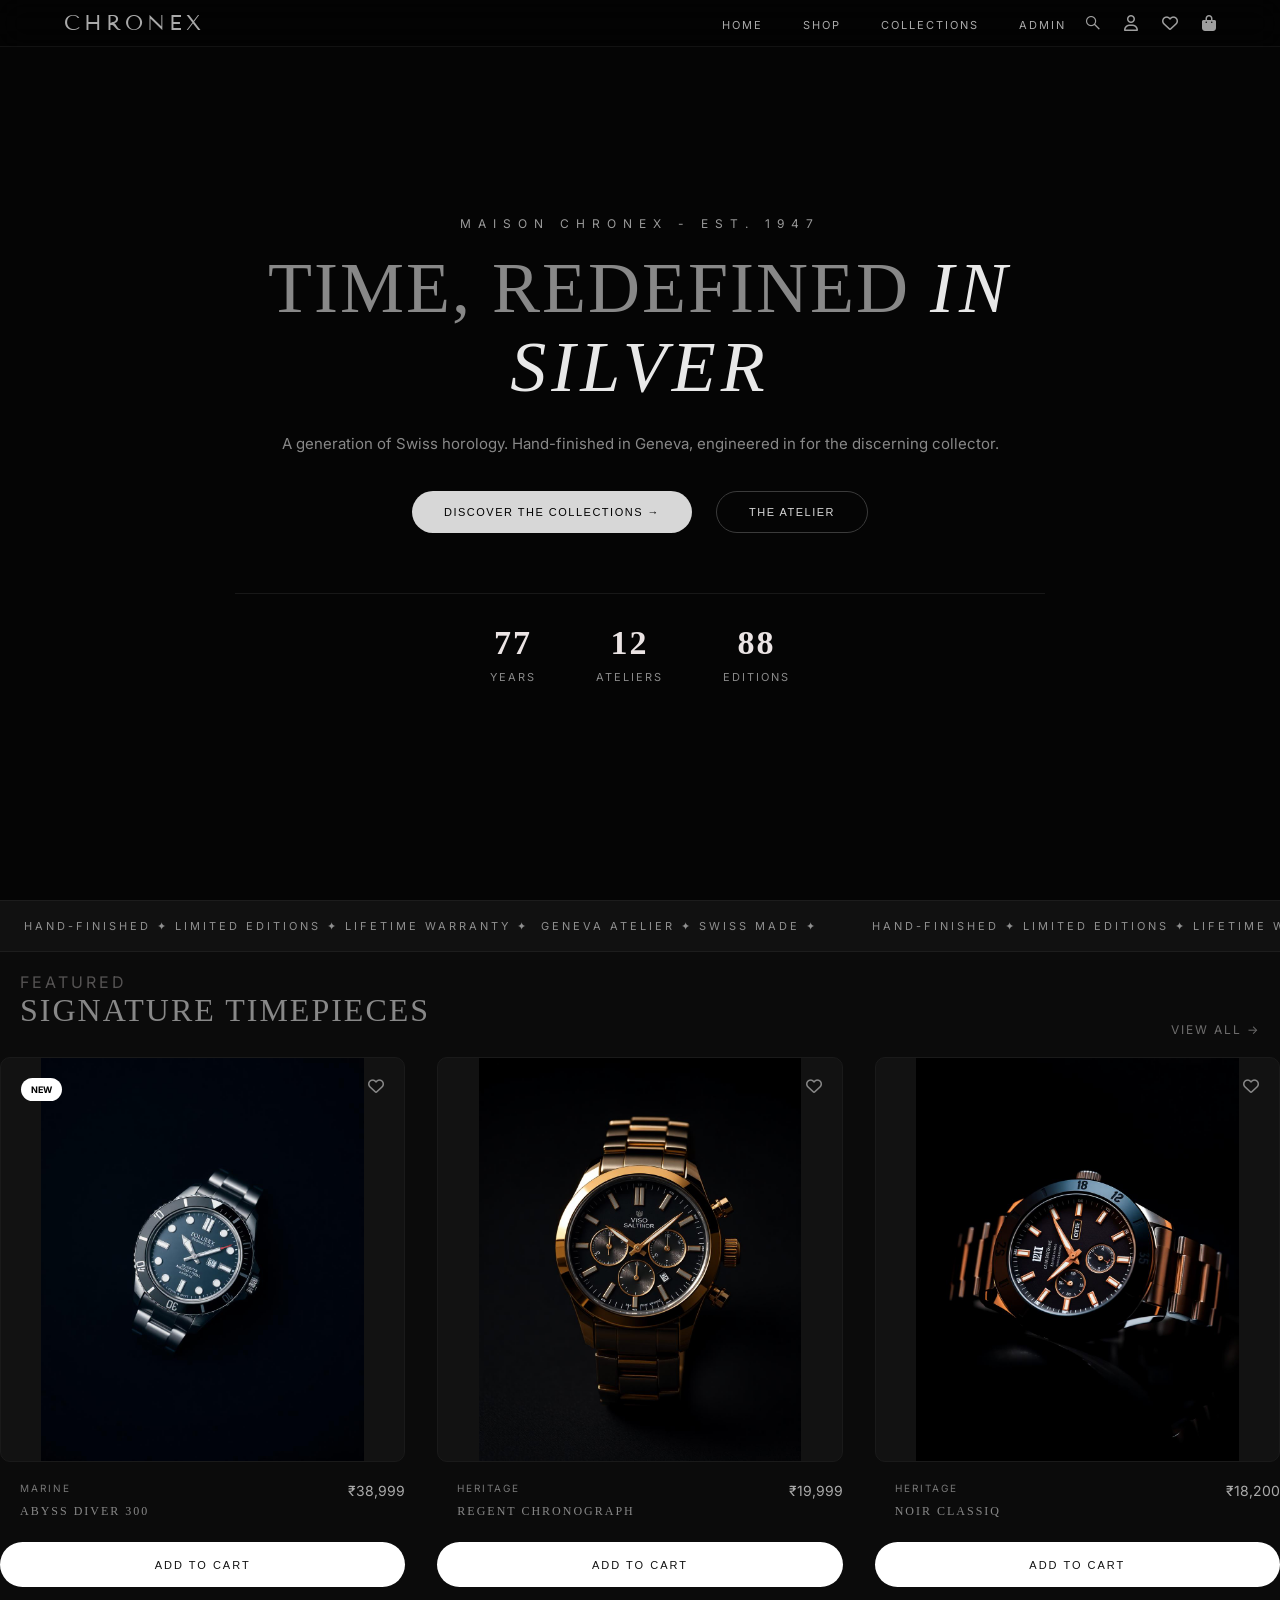
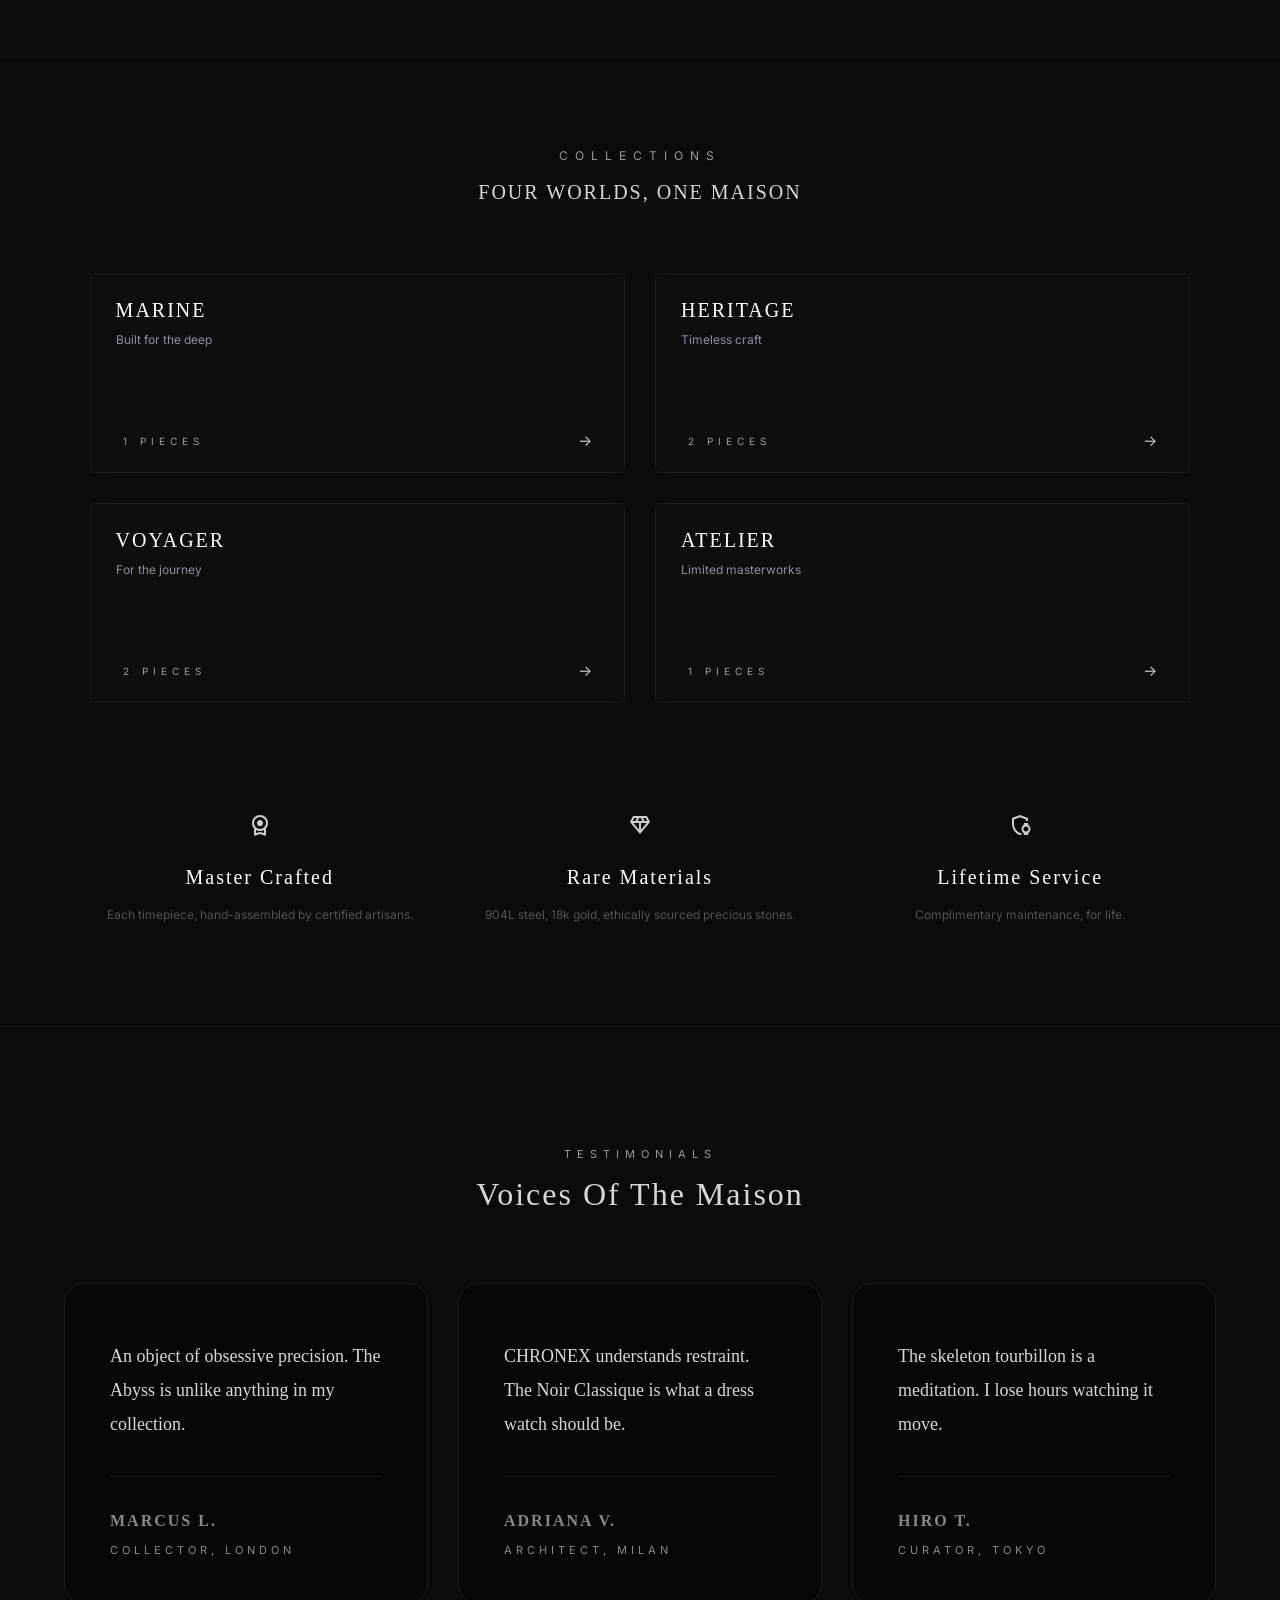
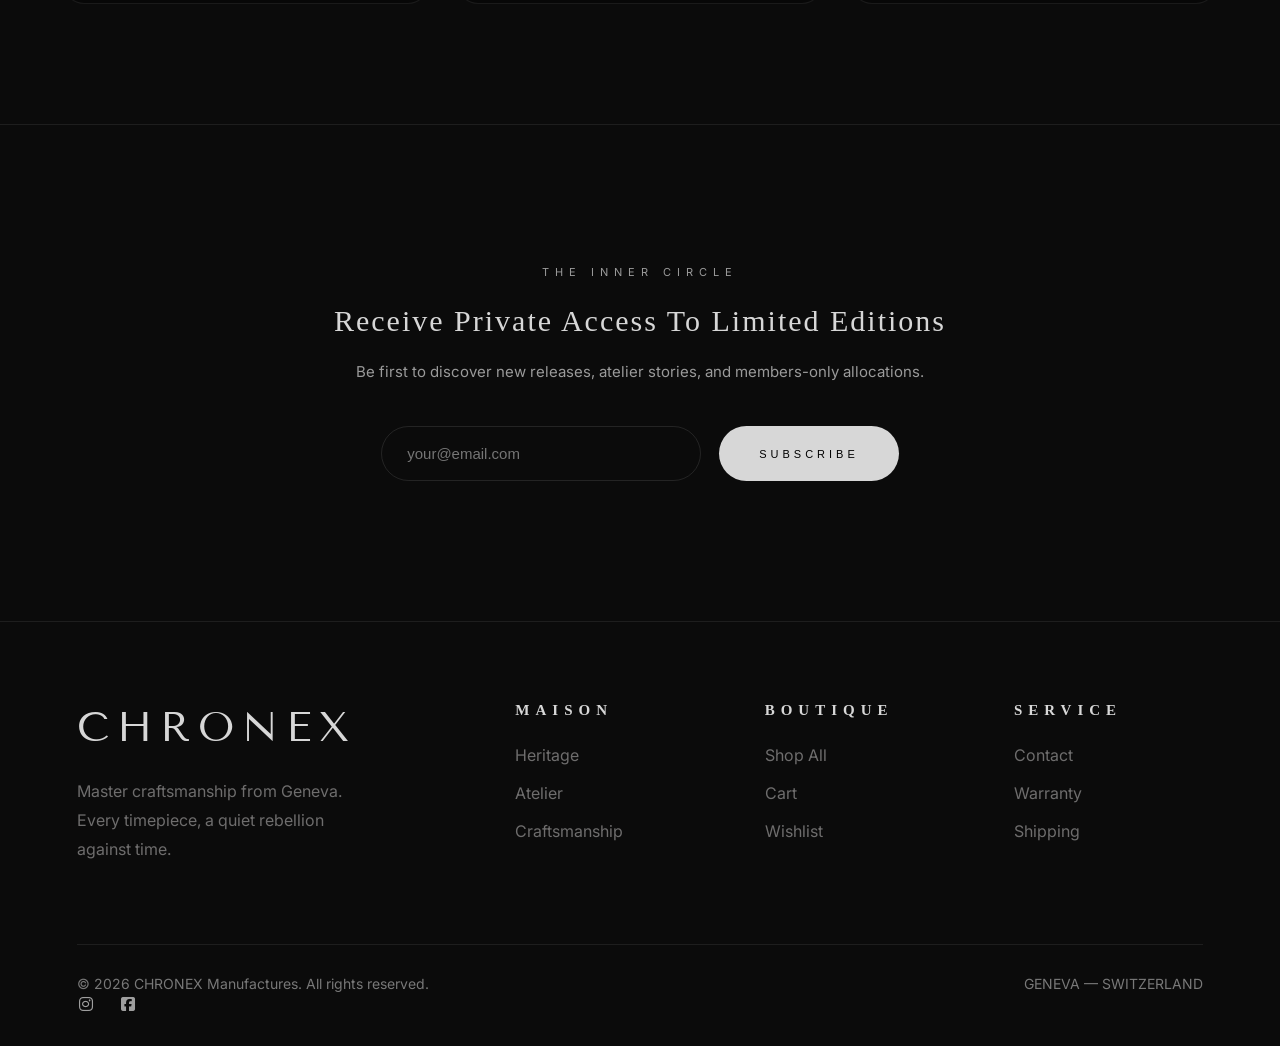
==== index.html @ 3c9453d9 "Rename Index.html to index.html" ====
<!DOCTYPE html>
<html lang="en">

<head>
  <meta charset="UTF-8">
  <meta name="viewport" content="width=device-width, initial-scale=1.0">
  <title>CHRONEX</title>
  <link rel="stylesheet" href="style01.css">

  <link rel="preconnect" href="https://fonts.googleapis.com">
  <link rel="preconnect" href="https://fonts.gstatic.com" crossorigin>
  <link
    href="https://fonts.googleapis.com/css2?family=Inter:ital,opsz,wght@0,14..32,100..900;1,14..32,100..900&display=swap"
    rel="stylesheet">

  <link rel="preconnect" href="https://fonts.googleapis.com">
  <link rel="preconnect" href="https://fonts.gstatic.com" crossorigin>
  <link href="https://fonts.googleapis.com/css2?family=Tenor+Sans&display=swap" rel="stylesheet">

  <!-- icon -->
  <link rel="stylesheet" href="https://cdnjs.cloudflare.com/ajax/libs/font-awesome/6.4.0/css/all.min.css">

</head>

<body>
  <nav class="navbar">
    <div class="logo">CHRONEX</div>
    <ul class="nav-link">
      <li><a href="Index01.html">HOME</a></li>
      <li><a href="Collections.html">SHOP</a></li>
      <li><a href="Collections.html">COLLECTIONS</a></li>
      <li><a href="ADMIN.html">ADMIN</a></li>
    </ul>
    <div class="icons">
      <a href="#"><i class=" fa-brands fa-sistrix"></i></a>
      <a href="user.html"><i class="fa-regular fa-user"></i></a>
      <a href="#"><i class="fa-regular fa-heart"></i></a>
      <a href="#"  onclick="openCart()"><i class="fa-solid fa-bag-shopping"></i></a>
    </div>
  </nav>

  <section class="hero-s">
    <video autoplay loop muted class="hero-bg-video">
      <source src="Video/video_20260518_203407_edit.mp4">
    </video>
    <div class="video-overlay"></div>

    <div class="hero-content">
      <p class="subtitle"> MAISON CHRONEX - EST. 1947</p>
      <h1>Time, redefined <span class="italic-text">in silver</span></h1>
      <p class="description">A generation of Swiss horology.
        Hand-finished in Geneva, engineered in for the discerning collector.
      </p>
      <div class="hero-btn">
        <button class="primary-btn">DISCOVER THE COLLECTIONS &rarr;</button>
        <button class="secondary-btn">THE ATELIER </button>
      </div>
      <div class="hero-stats">
        <div class="stat-item">
          <h3>77</h3>
          <p>YEARS</p>
        </div>
        <div class="stat-item">
          <h3>12</h3>
          <p>ATELIERS</p>
        </div>
        <div class="stat-item">
          <h3>88</h3>
          <p>EDITIONS</p>
        </div>
      </div>
    </div>
  </section>

  <div class="ticker-bar">
    <div class="ticker-wrapper">
      <div class="ticker-group">
        <span>HAND-FINISHED&nbsp;✦&nbsp;LIMITED EDITIONS&nbsp;✦&nbsp;LIFETIME
          WARRANTY&nbsp;✦&nbsp;
          Geneva Atelier&nbsp;✦&nbsp;Swiss made&nbsp;✦&nbsp;</span>
      </div>
      <div class="ticker-group">
        <span>HAND-FINISHED&nbsp;✦&nbsp;LIMITED EDITIONS&nbsp;✦&nbsp;LIFETIME
          WARRANTY&nbsp;✦&nbsp;
          Geneva Atelier&nbsp;✦&nbsp;Swiss made&nbsp;✦&nbsp;</span>
      </div>
    </div>
  </div>

  <div class="section-header">
    <div>
      <p class="section-tag">FEATURED</p>
      <h2>Signature Timepieces</h2>
    </div>
    <a href="#" class="view-all">VIEW ALL &rarr;</a>
  </div>

  <div class="products-grid">
    <div class="product-card">
      <div class="img-box">
        <span class="badge">NEW</span>
        <i class="fa-regular fa-heart heart-icon"onclick="toggleWishlist(this,'Abyss Diver 300')"></i>
        <img src="assets/b072a505-6c2a-4635-8a5f-e37c66bd279d.jpeg" alt="Watch 1">
      </div>
      <div class="product-info">
        <div>
          <p class="category">MARINE</p>
          <h4>Abyss Diver 300</h4>
        </div>
        <p class="price">₹38,999</p>
      </div>
        <button class="cart-btn" onclick="addToCart('Abyss Diver 300',38,999)">
          ADD TO CART
        </button>
    </div>

    <div class="product-card">
      <div class="img-box">
        <i class="fa-regular fa-heart heart-icon" onclick="toggleWishlist(this,'Regent Chronograph')"></i>
        <img src="assets/e9b5d447-7688-46b2-a060-7def2f47a832.jpeg" alt="Watch 2">
      </div>
      <div class="product-info">
        <div>
          <p class="category">HERITAGE</p>
          <h4>Regent Chronograph</h4>
        </div>
        <p class="price">₹19,999</p>
      </div>
       <button class="cart-btn" onclick="addToCart('Regent Chronograph',19,999)">
          ADD TO CART
        </button>
    </div>

    <div class="product-card">
      <div class="img-box">
        <i class="fa-regular fa-heart heart-icon" onclick="toggleWishlist(this,'Noir Classiq')"></i>
        <img src="assets/61e0c9bb-c4c9-4650-9ffa-5c3e1daa48b5.jpeg" alt="Watch 2">
      </div>
      <div class="product-info">
        <div>
          <p class="category">HERITAGE</p>
          <h4>Noir Classiq</h4>
        </div>
        <p class="price">₹18,200</p>
      </div>
       <button class="cart-btn" onclick="addToCart('Noir Classiq',18,200)">
          ADD TO CART
        </button>
    </div>
  </div>

  <section class="section">

    <div class="subtitle">COLLECTIONS</div>

    <h1 class="title">Four Worlds, One Maison</h1>

    <div class="grid">

      <div class="card">
        <div>
          <h2>Marine</h2>
          <p>Built for the deep</p>
        </div>

        <div class="bottom">
          <span class="pieces">1 PIECES</span>
          <span class="arrow">→</span>
        </div>
      </div>

      <div class="card">
        <div>
          <h2>Heritage</h2>
          <p>Timeless craft</p>
        </div>

        <div class="bottom">
          <span class="pieces">2 PIECES</span>
          <span class="arrow">→</span>
        </div>
      </div>

      <div class="card">
        <div>
          <h2>Voyager</h2>
          <p>For the journey</p>
        </div>

        <div class="bottom">
          <span class="pieces">2 PIECES</span>
          <span class="arrow">→</span>
        </div>
      </div>

      <div class="card">
        <div>
          <h2>Atelier</h2>
          <p>Limited masterworks</p>
        </div>

        <div class="bottom">
          <span class="pieces">1 PIECES</span>
          <span class="arrow">→</span>
        </div>
      </div>

    </div>

    <div class="features">

      <div class="feature">
        <div class="icon"><svg xmlns="http://www.w3.org/2000/svg" height="24px" viewBox="0 -960 960 960" width="24px"
            fill="#e3e3e3">
            <path
              d="M395-475q-35-35-35-85t35-85q35-35 85-35t85 35q35 35 35 85t-35 85q-35 35-85 35t-85-35ZM240-40v-309q-38-42-59-96t-21-115q0-134 93-227t227-93q134 0 227 93t93 227q0 61-21 115t-59 96v309l-240-80-240 80Zm410-350q70-70 70-170t-70-170q-70-70-170-70t-170 70q-70 70-70 170t70 170q70 70 170 70t170-70ZM320-159l160-41 160 41v-124q-35 20-75.5 31.5T480-240q-44 0-84.5-11.5T320-283v124Zm160-62Z" />
          </svg></div>
        <h3>Master Crafted</h3>
        <p>
          Each timepiece, hand-assembled by certified artisans.
        </p>
      </div>

      <div class="feature">
        <div class="icon"><svg xmlns="http://www.w3.org/2000/svg" height="24px" viewBox="0 -960 960 960" width="24px"
            fill="#e3e3e3">
            <path
              d="M480-120 80-600l120-240h560l120 240-400 480Zm-95-520h190l-60-120h-70l-60 120Zm55 347v-267H218l222 267Zm80 0 222-267H520v267Zm144-347h106l-60-120H604l60 120Zm-474 0h106l60-120H250l-60 120Z" />
          </svg></div>
        <h3>Rare Materials</h3>
        <p>
          904L steel, 18k gold, ethically sourced precious stones.
        </p>
      </div>

      <div class="feature">
        <div class="icon"><svg xmlns="http://www.w3.org/2000/svg" height="24px" viewBox="0 -960 960 960" width="24px"
            fill="#e3e3e3">
            <path
              d="M480-480Zm0 400q-139-35-229.5-159.5T160-516v-244l320-120 320 120v120h-80v-65l-240-90-240 90v189q0 121 68 220t172 132q7-2 13-4t12-5q12 17 27 32.5t32 28.5q-20 11-41 19t-43 13Zm160 0-23-92q-36-26-56.5-64.5T540-320q0-45 20.5-83.5T617-468l23-92h160l23 92q36 26 56.5 64.5T900-320q0 45-20.5 83.5T823-172l-23 92H640Zm151-169q29-29 29-71t-29-71q-29-29-71-29t-71 29q-29 29-29 71t29 71q29 29 71 29t71-29Z" />
          </svg></div>
        <h3>Lifetime Service</h3>
        <p>
          Complimentary maintenance, for life.
        </p>
      </div>
    </div>
  </section>
  
  <!-- Testimonials Section -->
  <section class="testimonials-section">
    <div class="container">
      <p class="section-subtitle">TESTIMONIALS</p>
      <h2 class="section-title">Voices of the Maison</h2>

      <div class="testimonial-grid">

        <div class="testimonial-card">
          <p class="testimonial-text">
            An object of obsessive precision. The Abyss is unlike anything in my collection.
          </p>

          <div class="divider"></div>

          <h4>Marcus L.</h4>
          <span>COLLECTOR, LONDON</span>
        </div>

        <div class="testimonial-card">
          <p class="testimonial-text">
            CHRONEX understands restraint. The Noir Classique is what a dress watch should be.
          </p>

          <div class="divider"></div>

          <h4>Adriana V.</h4>
          <span>ARCHITECT, MILAN</span>
        </div>

        <div class="testimonial-card">
          <p class="testimonial-text">
            The skeleton tourbillon is a meditation. I lose hours watching it move.
          </p>

          <div class="divider"></div>

          <h4>Hiro T.</h4>
          <span>CURATOR, TOKYO</span>
        </div>

      </div>
    </div>
  </section>

  <!-- Newsletter Section -->
  <section class="newsletter-section">
    <div class="newsletter-content">
      <p class="newsletter-subtitle">THE INNER CIRCLE</p>

      <h2>
        Receive private access to limited editions
      </h2>

      <p class="newsletter-text">
        Be first to discover new releases, atelier stories, and members-only allocations.
      </p>

      <form class="newsletter-form">
        <input type="email" placeholder="your@email.com">
        <button type="submit">SUBSCRIBE</button>
      </form>
    </div>
  </section>

  <!-- Footer -->
  <footer class="footer">
    <div class="footer-top">

      <div class="footer-brand">
        <h2>CHRONEX</h2>
        <p>
          Master craftsmanship from Geneva. Every timepiece,
          a quiet rebellion against time.
        </p>
      </div>

      <div class="footer-links">
        <h4>MAISON</h4>
        <a href="#">Heritage</a>
        <a href="#">Atelier</a>
        <a href="#">Craftsmanship</a>
      </div>

      <div class="footer-links">
        <h4>BOUTIQUE</h4>
        <a href="#">Shop All</a>
        <a href="#">Cart</a>
        <a href="#">Wishlist</a>
      </div>

      <div class="footer-links">
        <h4>SERVICE</h4>
        <a href="#">Contact</a>
        <a href="#">Warranty</a>
        <a href="#">Shipping</a>
      </div>

    </div>

    <div class="footer-bottom">
      <p>© 2026 CHRONEX Manufactures. All rights reserved.</p>
      <span>GENEVA — SWITZERLAND</span>
    </div>
    <div class="social-media"> 
       <a href=""><i class="fa-brands fa-instagram"></i></a>
       <a href=""><i class="fa-brands fa-square-facebook"></i></a>
        
    </div>
  </footer>

<div class="cart-sidebar" id="cartSidebar">

  <div class="cart-header">

    <h2>Your Cart</h2>

    <span onclick="closeCart()">✕</span>

  </div>

  <div id="cartItems"></div>

</div>
<script src="script.js"></script>

</body>

</html>
---- style01.css ----
/* font-family: "Inter", sans-serif; */
/* font-family: "Cormorant Garamond", serif; */
/* ✦ */

/* animation */

@keyframes fadeInUp {
    from {
        opacity: 0;
        transform: translateY(40px);
    }

    to {
        opacity: 1;
        transform: translateY(0);
    }
}

* {
    margin: 0;
    padding: 0;
    box-sizing: border-box;
}

html {
    scroll-behavior: smooth;
}


body {
    background-color: #0b0b0b;
    color: #ffffff;
    font-family: "Inter", sans-serif;
    overflow-x: hidden;

}
.navbar {
    position: fixed;
    top: 0;
    left: 0;
    width: 100%;
    padding: 10px 5%;
    display: flex;
    justify-content: space-between;
    align-items: center;
    z-index: 1000;

    backdrop-filter: blur(14px);
    background: rgba(0, 0, 0, 0.35);
    border-bottom: 1px solid rgba(255, 255, 255, 0.06);
}

.logo {
    font-size: 1.3rem;
    letter-spacing: 4px;
    color: #aaaaaa;
    font-family: "Tenor Sans", sans-serif;
    margin-right: auto;
}

.nav-link {
    display: flex;
    list-style: none;
    gap: 40px;
    margin-right: 20px;
}

.nav-link a {
    color: #aaaaaa;
    text-decoration: none;
    font-size: 11px;
    letter-spacing: 2px;
    transition: 0.3s ease;
}

.nav-link a:hover {
    color: #fff;
}

.icons {
    display: flex;
    gap: 24px;
}

.icons a {
    color: #9f9f9f;
    transition: color 0.3s;
}

.icons a:hover {
    color: #fff;
    transform: translateY(-2px);
}

.icons a i:hover {
    color: #f8f8f8;
    transition: ease 0.2s;
}

.hero-s {
    position: relative;
    width: 100%;
    min-height: 100vh;
    display: flex;
    justify-content: center;
    align-items: center;
    overflow: hidden;
    text-align: center;
}

.hero-bg-video {
    position: absolute;
    top: 50%;
    left: 50%;
    width: 100%;
    height: 100%;
    object-fit: cover;
    transform: translate(-50%, -50%);
}

.video-overlay {
    position: absolute;
    inset: 0;
    background: rgba(0, 0, 0, 0.55);
}

.hero-content {
    position: relative;
    z-index: 5;
    max-width: 850px;
    padding: 0 20px;
}

.subtitle {
    font-size: 11px;
    letter-spacing: 6px;
    color: #9c9c9c;
    margin-bottom: 28px;
    animation: fadeInUp 1s ease forwards;
}

.hero-content h1 {
    font-size: 72px;
    font-weight: 100;
    line-height: 1.1;
    margin-bottom: 25px;
    animation: fadeInup 1.2s ease forwards;

}

.italic-text {
    color: #e8e8e8;
    font-style: italic;
    letter-spacing: 5px;
    font-weight: 100;
}

h1,
h2,
h3,
h4 {
    font-size: 11px;
    letter-spacing: 2px;
    color: #888888;
    text-transform: uppercase;
    margin-bottom: 8px;
    font-family: "Cormorant Garamond", serif;

}

.description {
    color: #888888;
    font-size: 15px;
    line-height: 1.6;
    margin-bottom: 35px;
    animation: fadeInup 1.3s ease forwards;

}

.hero-btn {
    display: flex;
    justify-content: center;
    gap: 24px;
    margin-bottom: 60px;
    flex-wrap: wrap;


}

button {
    font-size: 11px;
    letter-spacing: 1.5px;
    padding: 14px 32px;
    border-radius: 40px;
    transition: .4s cubic-bezier(.25, 1, .5, 1);

}

.primary-btn {
    border: none;
    color: #000000;
    background: #d7d7d7;


}

.primary-btn:hover {
    background-color: transparent;
    color: #fff;
    border: 1px solid #d7d7d7;
    transform: translateY(-4px);



}

.secondary-btn {
    background-color: transparent;
    color: #d7d7d7;
    border: 1px solid #3b3b3b;

}

.secondary-btn:hover {
    /* border-color: #fff; */
    background-color: #d7d7d7;
    color: #000;
    transform: translateY(-4px);

}

.hero-stats {
    display: flex;
    justify-content: center;
    gap: 60px;
    flex-wrap: wrap;

    padding-top: 30px;
    border-top: 1px solid #ffffff14;
}


.stat-item h3 {
    font-size: 34px;
    margin-bottom: 8px;
    color: #ebe4e4;
    font-family: "Cormorant Garamond", serif;
}

.stat-item p {
    font-size: 11px;
    letter-spacing: 2px;
    color: #8a8a8a;
}


/* 3. TICKER BAR */

.ticker-bar {
    width: 100%;
    overflow: hidden;
    padding: 18px 0;
    background-color: #111;
    border-top: 1px solid #1d1d1d;
    border-bottom: 1px solid #1d1d1d;
}

.ticker-wrapper {
    display: flex;
    width: max-content;
}

.ticker-group {
    display: flex;
    align-items: center;
    animation: infinitescroll 20s linear infinite;
}

.ticker-group span {
    white-space: nowrap;
    font-size: 11px;
    letter-spacing: 3px;
    color: #8f8f8f;
    padding: 0 24px;
    text-transform: uppercase;
}

.ticker-bar:hover .ticker-group {
    animation-play-state: paused;
}

@keyframes infinitescroll {
    0% {
        transform: translateX(0);
    }

    100% {
        transform: translateX(-100%);
    }
}


/* products-grid */


.products-section {
    padding: 100px 5%;

}

.section-header {
    display: flex;
    justify-content: space-between;
    align-items: flex-end;
    flex-wrap: wrap;
    gap: 20px;
    padding: 20px;


}

.section-tag {
    color: #555353;
    letter-spacing: 3px;
    /* padding: 20px; */

}


.section-header h2 {
    font-size: 32px;
    font-weight: 100;
    font-family: "Cormorant Garamond", serif;

}

.view-all {
    color: #6e6d6d;
    text-decoration: none;
    font-size: 12px;
    letter-spacing: 2px;
    transition: .3s ease;

}


.view-all:hover {
    color: #fff;

}

.products-grid {
    display: grid;
    grid-template-columns: repeat(3, 1fr);
    gap: 32px;

}

.product-card {
    transition: .4s ease;

}

.product-card:hover {
    transform: translateY(-8px);
}

.img-box {
    position: relative;
    background-color: #121212;
    border: 1px solid #1a1a1a;
    border-radius: 10px;
    aspect-ratio: 1/1;
    display: flex;
    justify-content: center;
    align-items: center;
    overflow: hidden;
}



.img-box img {
    width: 80%;
    object-fit: contain;
    transition: transfrom .6s cubic-bezier(0.25, 1, 0.5, 1);

}

.product-card:hover .img {
    transform: scale(1.08);


}

.badge {
    position: absolute;
    top: 20px;
    left: 20px;
    background-color: #fff;
    color: #000;
    font-size: 9px;
    font-weight: bold;
    padding: 6px 10px;
    border-radius: 20px;

}

.heart-icon {
    position: absolute;
    top: 20px;
    right: 20px;
    color: #888;
    cursor: pointer;
    transition: .3s ease;
}

.heart-icon:hover {
    color: #ffffff;

}

.product-info {
    margin-top: 20px;
    display: flex;
    justify-content: space-between;
    align-items: flex-start;
    margin-left: 20px;


}

.category {
    font-size: 10px;
    color: #777;
    letter-spacing: 2px;
    margin-bottom: 10px;
}

.product-info h4 {
    font-size: 12px;
    font-family: "Cormorant Garamond", serif;
    font-weight: 100;

}

.price {
    font-size: 14px;
    color: #aaaaaa;

}

@media(max-width:992px) {

    .products-grid {
        grid-template-columns: repeat(2, 1fr);
    }

    .hero-content h1 {
        font-size: 56px;
    }
}

@media(max-width:768px) {

    .navbar {
        padding: 20px 5%;
    }

    .nav-link {
        display: none;
    }

    .hero-content h1 {
        font-size: 42px;
    }

    .hero-btn {
        flex-direction: column;
        align-items: center;
    }

    .products-grid {
        grid-template-columns: 1fr;
    }

    .section-header h2 {
        font-size: 36px;
    }
}


.section {
    width: 100%;
    min-height: 100vh;
    padding: 90px 7%;
    margin-top: 70px;
    border-top: 1px solid rgba(255, 255, 255, 0.06);
    border-bottom: 1px solid rgba(255, 255, 255, 0.06);

}

.subtitle {
    text-align: center;
    letter-spacing: 7px;
    font-size: 12px;
    color: #9a9a9a;
    margin-bottom: 18px;
}

.title {
    text-align: center;
    font-family: 'Cormorant Garamond', serif;
    font-size: 20px;
    font-weight: 100;
    margin-bottom: 70px;
    line-height: 1.1;
    color: #d7d7d7;
}

.grid {
    display: grid;
    grid-template-columns: repeat(2, 1fr);
    gap: 30px;
    margin-bottom: 100px;
}

.card {
    position: relative;
    min-height: 200px;
    padding: 25px;
    border-radius: 5px;
    border: 1px solid rgba(255, 255, 255, 0.06);
    background: rgba(255, 255, 255, 0.015);
    backdrop-filter: blur(10px);
    transition: 0.4s ease;
    overflow: hidden;
    cursor: pointer;
}

.card::before {
    content: '';
    position: absolute;
    inset: 0;
    background: linear-gradient(135deg,
            rgba(255, 255, 255, 0.06),
            transparent 30%);
    opacity: 0;
    transition: 0.4s;
}

.card:hover {
    transform: translateY(-8px);
    border-color: rgba(255, 255, 255, 0.15);
}

.card:hover::before {
    opacity: 1;
}

.card h2 {
    font-family: 'Cormorant Garamond', serif;
    font-size: 20px;
    font-weight: lighter;
    color: #fff;
    margin-bottom: 10px;
}

.card p {
    color: #8b90a0;
    font-size: 12px;
    margin-bottom: 60px;
}

.bottom {
    display: flex;
    justify-content: space-between;
    align-items: center;
    position: absolute;
    left: 32px;
    right: 32px;
    bottom: 22px;
}

.pieces {
    letter-spacing: 5px;
    color: #9ca0ad;
    font-size: 10px;
}

.arrow {
    font-size: 15px;
    color: #c6c8d0;
    transition: 0.3s;
}

.card:hover .arrow {
    transform: translateX(6px);
}

.features {
    display: grid;
    grid-template-columns: repeat(3, 1fr);
    gap: 40px;
    text-align: center;
}

.feature {
    padding: 10px;
}

.icon {
    /* font-size:34px; */
    margin-bottom: 25px;
    opacity: 0.9;
}

.feature h3 {
    font-family: 'Cormorant Garamond', serif;
    font-size: 20px;
    font-weight: lighter;
    margin-bottom: 16px;
    color: #fff;
    text-transform: capitalize;

}

.feature p {
    color: #555353;
    font-size: 12px;
    line-height: 1.7;
    max-width: 320px;
    margin: auto;

}

@media(max-width:900px) {

    .grid {
        grid-template-columns: 1fr;
    }

    .features {
        grid-template-columns: 1fr;
        gap: 60px;
    }

    .card {
        min-height: 200px;
    }

    .card h2 {
        font-size: 22px;
    }

    .title {
        margin-bottom: 50px;
    }
}

@media(max-width:600px) {

    .section {
        padding: 70px 5%;
    }

    .card {
        padding: 30px;
        border-radius: 24px;
    }

    .card h2 {
        font-size: 12px;
    }

    .card p {
        font-size: 16px;
    }

    .bottom {
        left: 30px;
        right: 30px;
    }

    .feature h3 {
        font-size: 22px;
    }
}


/* COMMON */
.container {
    width: 90%;
    max-width: 1300px;
    margin: auto;
}

.section-subtitle,
.newsletter-subtitle,
.footer-links h4 {
    letter-spacing: 6px;
    font-size: 11px;
    color: #9a9a9a;
}

/* TESTIMONIALS */
.testimonials-section {
    padding: 120px 0;
    border-bottom: 1px solid rgba(255, 255, 255, 0.08);
}

.section-title {
    text-align: center;
    font-size: 32px;
    text-transform: capitalize;
    font-family: 'Cormorant Garamond', serif;
    font-weight: 100;
    margin-top: 15px;
    margin-bottom: 70px;
    color: #d7d7d7;
}

.section-subtitle {
    text-align: center;
}

.testimonial-grid {
    display: grid;
    grid-template-columns: repeat(3, 1fr);
    gap: 30px;
}

.testimonial-card {
    background: #070707;
    border: 1px solid rgba(255, 255, 255, 0.08);
    border-radius: 20px;
    padding: 45px;
    transition: 0.4s;
}

.testimonial-card:hover {
    transform: translateY(-8px);
    border-color: rgba(255, 255, 255, 0.2);
}

.quote {
    font-size: 1.2rem;
    font-family: serif;
    color: #d4d4d4;
}

.quote span {
    height: 200px;
    width: 100px;
}

.testimonial-text {
    margin-top: 10px;
    line-height: 1.9;
    font-size: 18px;
    font-family: 'Cormorant Garamond', serif;
    color: #d7d7d7;

}

.divider {
    width: 100%;
    height: 1px;
    background: rgba(255, 255, 255, 0.08);
    margin: 35px 0;
}

.testimonial-card h4 {
    font-size: 16px;
    margin-bottom: 8px;
}

.testimonial-card span {
    font-size: 11px;
    letter-spacing: 4px;
    color: #8a8a8a;
}

/* NEWSLETTER */
.newsletter-section {
    padding: 140px 20px;
    border-bottom: 1px solid rgba(255, 255, 255, 0.08);
}

.newsletter-content {
    max-width: 900px;
    margin: auto;
    text-align: center;
}

.newsletter-content h2 {
    font-size: 30px;
    line-height: 1.1;
    font-family: 'Cormorant Garamond', serif;
    font-weight: 100;
    margin: 25px 0;
    text-transform: capitalize;
    color: #d7d7d7;
}

.newsletter-text {
    color: #9a9a9a;
    font-size: 15px;
    margin-bottom: 45px;


}

.newsletter-form {
    display: flex;
    justify-content: center;
    gap: 18px;
    flex-wrap: wrap;
}

.newsletter-form input {
    width: 320px;
    padding: 18px 25px;
    border-radius: 50px;
    background: transparent;
    border: 1px solid rgba(255, 255, 255, 0.1);
    color: #fff;
    font-size: 15px;
}

.newsletter-form button {
    padding: 18px 40px;
    border: none;
    border-radius: 50px;
    background: #d7d7d7;
    color: #000;
    letter-spacing: 4px;
    cursor: pointer;
    transition: 0.3s;
}

.newsletter-form button:hover {
    transform: scale(1.04);
}

/* FOOTER */
.footer {
    padding: 80px 6% 30px;
}

.footer-top {
    display: grid;
    grid-template-columns: 2fr 1fr 1fr 1fr;
    gap: 60px;
}

.footer-brand h2 {
    font-size: 42px;
    font-weight: 100;
    color: #d7d7d7;
    letter-spacing: 8px;
    margin-bottom: 25px;
    font-family: "Tenor Sans", sans-serif;


}

.footer-brand p {
    color: #6e6d6d;
    line-height: 1.8;
    max-width: 300px;
}

.footer-links {
    display: flex;
    flex-direction: column;
    gap: 18px;
}

.footer-links h4 {
    color: #d7d7d7;
    font-family: "Cormorant Garamond", serif;
    font-size: 15px;

}


.footer-links a {
    color: #6e6d6d;
    text-decoration: none;
    transition: 0.3s;
}

.footer-links a:hover {
    color: #fff;
}

.footer-bottom {
    margin-top: 80px;
    padding-top: 30px;
    border-top: 1px solid rgba(255, 255, 255, 0.08);
    display: flex;
    justify-content: space-between;
    flex-wrap: wrap;
    gap: 20px;
    color: #787878;
    font-size: 14px;
}

.social-media {
    display: flex;
    gap: 24px;

}

.social-media a {
    color: #9f9f9f;
    transition: color 0.3s;
    padding: 2px;
}

.social-media a:hover {
    color: #fff;
    transform: translateY(-2px);
}

.social-media a i:hover {
    color: #f8f8f8;
    transition: ease 0.2s;
}

/* RESPONSIVE */
@media(max-width:1100px) {

    .testimonial-grid {
        grid-template-columns: 1fr;
    }

    .section-title,
    .newsletter-content h2 {
        font-size: 52px;
    }

    .footer-top {
        grid-template-columns: 1fr 1fr;
    }
}

@media(max-width:700px) {

    .section-title,
    .newsletter-content h2 {
        font-size: 40px;
    }

    .testimonial-text {
        font-size: 20px;
    }

    .footer-top {
        grid-template-columns: 1fr;
    }

    .footer-bottom {
        flex-direction: column;
    }
}


.cart-btn{

width:100%;
height:45px;
border:none;
background:#fff;
color:#111;
margin-top:15px;
cursor:pointer;
letter-spacing:2px;
font-size:11px;
transition:.3s;

}

.cart-btn:hover{

background:#d4d4d4;

}

/* CART SIDEBAR */

.cart-sidebar{

position:fixed;
top:0;
right:-400px;
width:380px;
height:100vh;
background:#050505;
z-index:9999;
padding:30px;
transition:.4s ease;
border-left:1px solid rgba(255,255,255,.1);
overflow-y:auto;

}

.cart-sidebar.active{

right:0;

}

.cart-header{

display:flex;
justify-content:space-between;
align-items:center;
margin-bottom:30px;

}

.cart-header h2{

font-size:28px;

}

.cart-header span{

cursor:pointer;
font-size:24px;

}

.cart-item{

padding:15px 0;
border-bottom:1px solid rgba(255,255,255,.08);

}

.cart-item h4{

font-size:16px;
margin-bottom:5px;

}

.cart-item p{

color:#aaa;

}

.heart-icon{

cursor:pointer;
transition:.3s;

}

.heart-icon.fa-solid{

color:#fff;

}
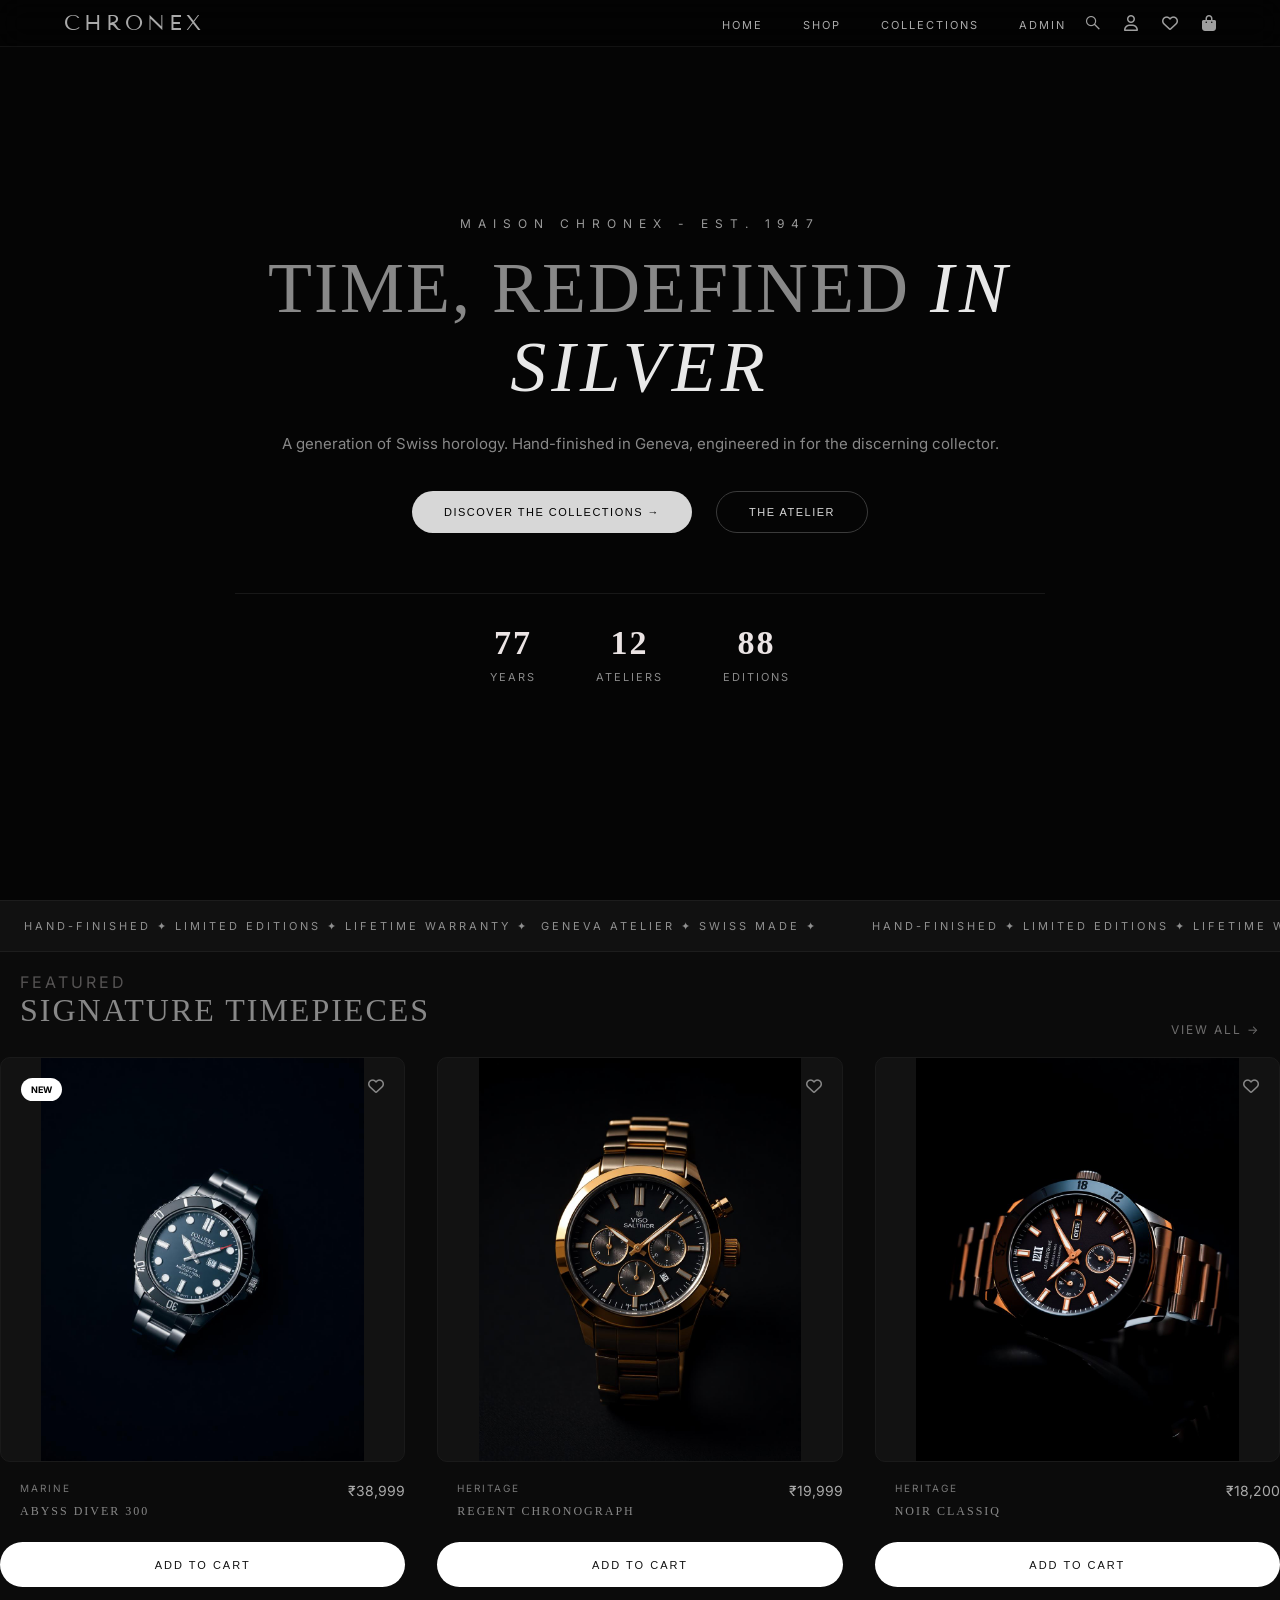
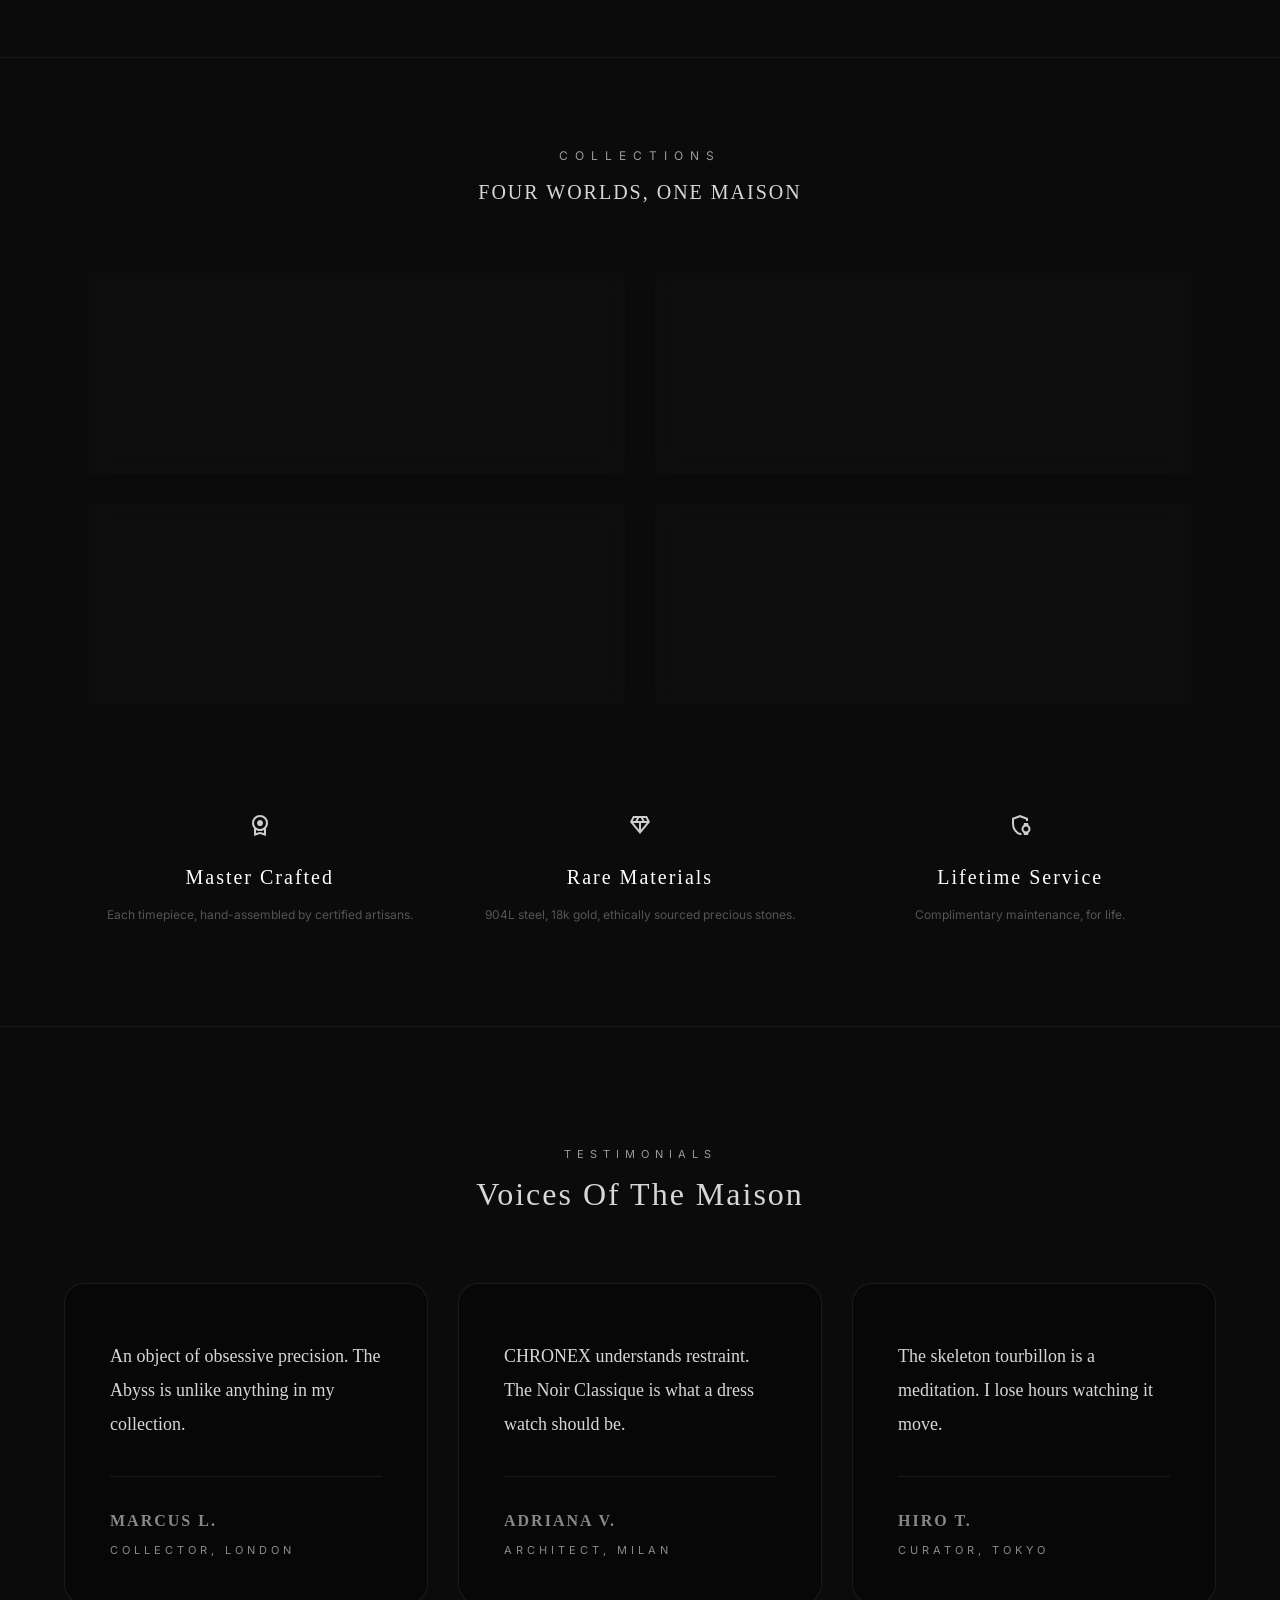
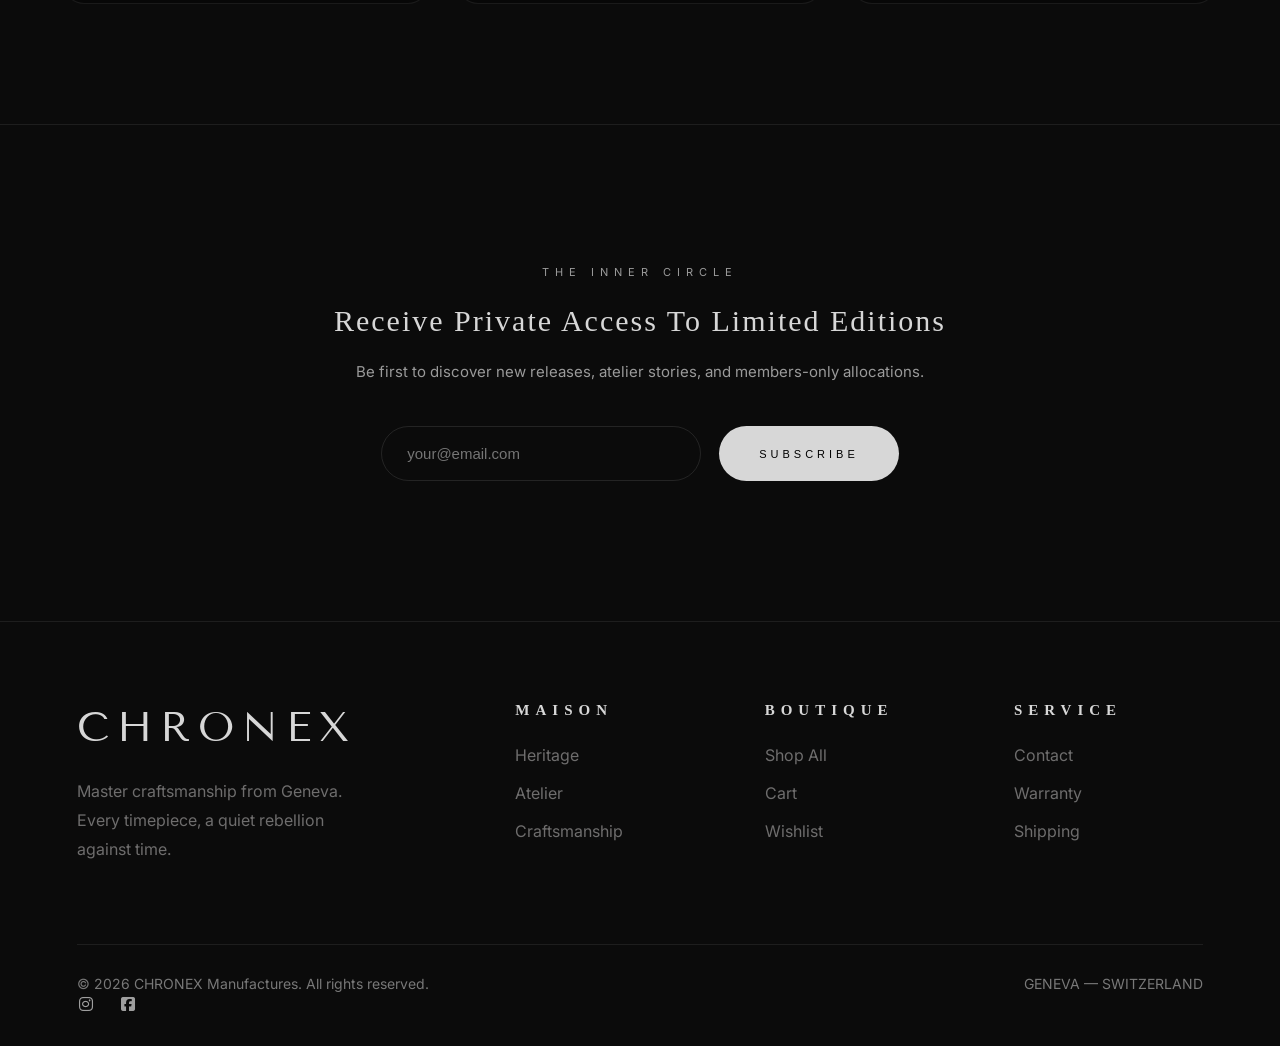
==== commit e202fdac: "Update index.html" ====
--- a/index.html
+++ b/index.html
@@ -5,7 +5,7 @@
   <meta charset="UTF-8">
   <meta name="viewport" content="width=device-width, initial-scale=1.0">
   <title>CHRONEX</title>
-  <link rel="stylesheet" href="style01.css">
+  <link rel="stylesheet" href="style.css">
 
   <link rel="preconnect" href="https://fonts.googleapis.com">
   <link rel="preconnect" href="https://fonts.gstatic.com" crossorigin>
@@ -26,10 +26,10 @@
   <nav class="navbar">
     <div class="logo">CHRONEX</div>
     <ul class="nav-link">
-      <li><a href="Index01.html">HOME</a></li>
-      <li><a href="Collections.html">SHOP</a></li>
-      <li><a href="Collections.html">COLLECTIONS</a></li>
-      <li><a href="ADMIN.html">ADMIN</a></li>
+      <li><a href="index.html">HOME</a></li>
+      <li><a href="collections.html">SHOP</a></li>
+      <li><a href="collections.html">COLLECTIONS</a></li>
+      <li><a href="admin.html">ADMIN</a></li>
     </ul>
     <div class="icons">
       <a href="#"><i class=" fa-brands fa-sistrix"></i></a>
--- a/style.css
+++ b/style.css
@@ -0,0 +1,1067 @@
+/* font-family: "Inter", sans-serif; */
+/* font-family: "Cormorant Garamond", serif; */
+/* ✦ */
+
+/* animation */
+
+@keyframes fadeInUp {
+    from {
+        opacity: 0;
+        transform: translateY(40px);
+    }
+
+    to {
+        opacity: 1;
+        transform: translateY(0);
+    }
+}
+
+* {
+    margin: 0;
+    padding: 0;
+    box-sizing: border-box;
+}
+
+html {
+    scroll-behavior: smooth;
+}
+
+
+body {
+    background-color: #0b0b0b;
+    color: #ffffff;
+    font-family: "Inter", sans-serif;
+    overflow-x: hidden;
+
+}
+.navbar {
+    position: fixed;
+    top: 0;
+    left: 0;
+    width: 100%;
+    padding: 10px 5%;
+    display: flex;
+    justify-content: space-between;
+    align-items: center;
+    z-index: 1000;
+
+    backdrop-filter: blur(14px);
+    background: rgba(0, 0, 0, 0.35);
+    border-bottom: 1px solid rgba(255, 255, 255, 0.06);
+}
+
+.logo {
+    font-size: 1.3rem;
+    letter-spacing: 4px;
+    color: #aaaaaa;
+    font-family: "Tenor Sans", sans-serif;
+    margin-right: auto;
+}
+
+.nav-link {
+    display: flex;
+    list-style: none;
+    gap: 40px;
+    margin-right: 20px;
+}
+
+.nav-link a {
+    color: #aaaaaa;
+    text-decoration: none;
+    font-size: 11px;
+    letter-spacing: 2px;
+    transition: 0.3s ease;
+}
+
+.nav-link a:hover {
+    color: #fff;
+}
+
+.icons {
+    display: flex;
+    gap: 24px;
+}
+
+.icons a {
+    color: #9f9f9f;
+    transition: color 0.3s;
+}
+
+.icons a:hover {
+    color: #fff;
+    transform: translateY(-2px);
+}
+
+.icons a i:hover {
+    color: #f8f8f8;
+    transition: ease 0.2s;
+}
+
+.hero-s {
+    position: relative;
+    width: 100%;
+    min-height: 100vh;
+    display: flex;
+    justify-content: center;
+    align-items: center;
+    overflow: hidden;
+    text-align: center;
+}
+
+.hero-bg-video {
+    position: absolute;
+    top: 50%;
+    left: 50%;
+    width: 100%;
+    height: 100%;
+    object-fit: cover;
+    transform: translate(-50%, -50%);
+}
+
+.video-overlay {
+    position: absolute;
+    inset: 0;
+    background: rgba(0, 0, 0, 0.55);
+}
+
+.hero-content {
+    position: relative;
+    z-index: 5;
+    max-width: 850px;
+    padding: 0 20px;
+}
+
+.subtitle {
+    font-size: 11px;
+    letter-spacing: 6px;
+    color: #9c9c9c;
+    margin-bottom: 28px;
+    animation: fadeInUp 1s ease forwards;
+}
+
+.hero-content h1 {
+    font-size: 72px;
+    font-weight: 100;
+    line-height: 1.1;
+    margin-bottom: 25px;
+    animation: fadeInup 1.2s ease forwards;
+
+}
+
+.italic-text {
+    color: #e8e8e8;
+    font-style: italic;
+    letter-spacing: 5px;
+    font-weight: 100;
+}
+
+h1,
+h2,
+h3,
+h4 {
+    font-size: 11px;
+    letter-spacing: 2px;
+    color: #888888;
+    text-transform: uppercase;
+    margin-bottom: 8px;
+    font-family: "Cormorant Garamond", serif;
+
+}
+
+.description {
+    color: #888888;
+    font-size: 15px;
+    line-height: 1.6;
+    margin-bottom: 35px;
+    animation: fadeInup 1.3s ease forwards;
+
+}
+
+.hero-btn {
+    display: flex;
+    justify-content: center;
+    gap: 24px;
+    margin-bottom: 60px;
+    flex-wrap: wrap;
+
+
+}
+
+button {
+    font-size: 11px;
+    letter-spacing: 1.5px;
+    padding: 14px 32px;
+    border-radius: 40px;
+    transition: .4s cubic-bezier(.25, 1, .5, 1);
+
+}
+
+.primary-btn {
+    border: none;
+    color: #000000;
+    background: #d7d7d7;
+
+
+}
+
+.primary-btn:hover {
+    background-color: transparent;
+    color: #fff;
+    border: 1px solid #d7d7d7;
+    transform: translateY(-4px);
+
+
+
+}
+
+.secondary-btn {
+    background-color: transparent;
+    color: #d7d7d7;
+    border: 1px solid #3b3b3b;
+
+}
+
+.secondary-btn:hover {
+    /* border-color: #fff; */
+    background-color: #d7d7d7;
+    color: #000;
+    transform: translateY(-4px);
+
+}
+
+.hero-stats {
+    display: flex;
+    justify-content: center;
+    gap: 60px;
+    flex-wrap: wrap;
+
+    padding-top: 30px;
+    border-top: 1px solid #ffffff14;
+}
+
+
+.stat-item h3 {
+    font-size: 34px;
+    margin-bottom: 8px;
+    color: #ebe4e4;
+    font-family: "Cormorant Garamond", serif;
+}
+
+.stat-item p {
+    font-size: 11px;
+    letter-spacing: 2px;
+    color: #8a8a8a;
+}
+
+
+/* 3. TICKER BAR */
+
+.ticker-bar {
+    width: 100%;
+    overflow: hidden;
+    padding: 18px 0;
+    background-color: #111;
+    border-top: 1px solid #1d1d1d;
+    border-bottom: 1px solid #1d1d1d;
+}
+
+.ticker-wrapper {
+    display: flex;
+    width: max-content;
+}
+
+.ticker-group {
+    display: flex;
+    align-items: center;
+    animation: infinitescroll 20s linear infinite;
+}
+
+.ticker-group span {
+    white-space: nowrap;
+    font-size: 11px;
+    letter-spacing: 3px;
+    color: #8f8f8f;
+    padding: 0 24px;
+    text-transform: uppercase;
+}
+
+.ticker-bar:hover .ticker-group {
+    animation-play-state: paused;
+}
+
+@keyframes infinitescroll {
+    0% {
+        transform: translateX(0);
+    }
+
+    100% {
+        transform: translateX(-100%);
+    }
+}
+
+
+/* products-grid */
+
+
+.products-section {
+    padding: 100px 5%;
+
+}
+
+.section-header {
+    display: flex;
+    justify-content: space-between;
+    align-items: flex-end;
+    flex-wrap: wrap;
+    gap: 20px;
+    padding: 20px;
+
+
+}
+
+.section-tag {
+    color: #555353;
+    letter-spacing: 3px;
+    /* padding: 20px; */
+
+}
+
+
+.section-header h2 {
+    font-size: 32px;
+    font-weight: 100;
+    font-family: "Cormorant Garamond", serif;
+
+}
+
+.view-all {
+    color: #6e6d6d;
+    text-decoration: none;
+    font-size: 12px;
+    letter-spacing: 2px;
+    transition: .3s ease;
+
+}
+
+
+.view-all:hover {
+    color: #fff;
+
+}
+
+.products-grid {
+    display: grid;
+    grid-template-columns: repeat(3, 1fr);
+    gap: 32px;
+
+}
+
+.product-card {
+    transition: .4s ease;
+
+}
+
+.product-card:hover {
+    transform: translateY(-8px);
+}
+
+.img-box {
+    position: relative;
+    background-color: #121212;
+    border: 1px solid #1a1a1a;
+    border-radius: 10px;
+    aspect-ratio: 1/1;
+    display: flex;
+    justify-content: center;
+    align-items: center;
+    overflow: hidden;
+}
+
+
+
+.img-box img {
+    width: 80%;
+    object-fit: contain;
+    transition: transfrom .6s cubic-bezier(0.25, 1, 0.5, 1);
+
+}
+
+.product-card:hover .img {
+    transform: scale(1.08);
+
+
+}
+
+.badge {
+    position: absolute;
+    top: 20px;
+    left: 20px;
+    background-color: #fff;
+    color: #000;
+    font-size: 9px;
+    font-weight: bold;
+    padding: 6px 10px;
+    border-radius: 20px;
+
+}
+
+.heart-icon {
+    position: absolute;
+    top: 20px;
+    right: 20px;
+    color: #888;
+    cursor: pointer;
+    transition: .3s ease;
+}
+
+.heart-icon:hover {
+    color: #ffffff;
+
+}
+
+.product-info {
+    margin-top: 20px;
+    display: flex;
+    justify-content: space-between;
+    align-items: flex-start;
+    margin-left: 20px;
+
+
+}
+
+.category {
+    font-size: 10px;
+    color: #777;
+    letter-spacing: 2px;
+    margin-bottom: 10px;
+}
+
+.product-info h4 {
+    font-size: 12px;
+    font-family: "Cormorant Garamond", serif;
+    font-weight: 100;
+
+}
+
+.price {
+    font-size: 14px;
+    color: #aaaaaa;
+
+}
+
+@media(max-width:992px) {
+
+    .products-grid {
+        grid-template-columns: repeat(2, 1fr);
+    }
+
+    .hero-content h1 {
+        font-size: 56px;
+    }
+}
+
+@media(max-width:768px) {
+
+    .navbar {
+        padding: 20px 5%;
+    }
+
+    .nav-link {
+        display: none;
+    }
+
+    .hero-content h1 {
+        font-size: 42px;
+    }
+
+    .hero-btn {
+        flex-direction: column;
+        align-items: center;
+    }
+
+    .products-grid {
+        grid-template-columns: 1fr;
+    }
+
+    .section-header h2 {
+        font-size: 36px;
+    }
+}
+
+
+.section {
+    width: 100%;
+    min-height: 100vh;
+    padding: 90px 7%;
+    margin-top: 70px;
+    border-top: 1px solid rgba(255, 255, 255, 0.06);
+    border-bottom: 1px solid rgba(255, 255, 255, 0.06);
+
+}
+
+.subtitle {
+    text-align: center;
+    letter-spacing: 7px;
+    font-size: 12px;
+    color: #9a9a9a;
+    margin-bottom: 18px;
+}
+
+.title {
+    text-align: center;
+    font-family: 'Cormorant Garamond', serif;
+    font-size: 20px;
+    font-weight: 100;
+    margin-bottom: 70px;
+    line-height: 1.1;
+    color: #d7d7d7;
+}
+
+.grid {
+    display: grid;
+    grid-template-columns: repeat(2, 1fr);
+    gap: 30px;
+    margin-bottom: 100px;
+}
+
+.card {
+    position: relative;
+    min-height: 200px;
+    padding: 25px;
+    border-radius: 5px;
+    border: 1px solid rgba(255, 255, 255, 0.06);
+    background: rgba(255, 255, 255, 0.015);
+    backdrop-filter: blur(10px);
+    transition: 0.4s ease;
+    overflow: hidden;
+    cursor: pointer;
+}
+
+.card::before {
+    content: '';
+    position: absolute;
+    inset: 0;
+    background: linear-gradient(135deg,
+            rgba(255, 255, 255, 0.06),
+            transparent 30%);
+    opacity: 0;
+    transition: 0.4s;
+}
+
+.card:hover {
+    transform: translateY(-8px);
+    border-color: rgba(255, 255, 255, 0.15);
+}
+
+.card:hover::before {
+    opacity: 1;
+}
+
+.card h2 {
+    font-family: 'Cormorant Garamond', serif;
+    font-size: 20px;
+    font-weight: lighter;
+    color: #fff;
+    margin-bottom: 10px;
+}
+
+.card p {
+    color: #8b90a0;
+    font-size: 12px;
+    margin-bottom: 60px;
+}
+
+.bottom {
+    display: flex;
+    justify-content: space-between;
+    align-items: center;
+    position: absolute;
+    left: 32px;
+    right: 32px;
+    bottom: 22px;
+}
+
+.pieces {
+    letter-spacing: 5px;
+    color: #9ca0ad;
+    font-size: 10px;
+}
+
+.arrow {
+    font-size: 15px;
+    color: #c6c8d0;
+    transition: 0.3s;
+}
+
+.card:hover .arrow {
+    transform: translateX(6px);
+}
+
+.features {
+    display: grid;
+    grid-template-columns: repeat(3, 1fr);
+    gap: 40px;
+    text-align: center;
+}
+
+.feature {
+    padding: 10px;
+}
+
+.icon {
+    /* font-size:34px; */
+    margin-bottom: 25px;
+    opacity: 0.9;
+}
+
+.feature h3 {
+    font-family: 'Cormorant Garamond', serif;
+    font-size: 20px;
+    font-weight: lighter;
+    margin-bottom: 16px;
+    color: #fff;
+    text-transform: capitalize;
+
+}
+
+.feature p {
+    color: #555353;
+    font-size: 12px;
+    line-height: 1.7;
+    max-width: 320px;
+    margin: auto;
+
+}
+
+@media(max-width:900px) {
+
+    .grid {
+        grid-template-columns: 1fr;
+    }
+
+    .features {
+        grid-template-columns: 1fr;
+        gap: 60px;
+    }
+
+    .card {
+        min-height: 200px;
+    }
+
+    .card h2 {
+        font-size: 22px;
+    }
+
+    .title {
+        margin-bottom: 50px;
+    }
+}
+
+@media(max-width:600px) {
+
+    .section {
+        padding: 70px 5%;
+    }
+
+    .card {
+        padding: 30px;
+        border-radius: 24px;
+    }
+
+    .card h2 {
+        font-size: 12px;
+    }
+
+    .card p {
+        font-size: 16px;
+    }
+
+    .bottom {
+        left: 30px;
+        right: 30px;
+    }
+
+    .feature h3 {
+        font-size: 22px;
+    }
+}
+
+
+/* COMMON */
+.container {
+    width: 90%;
+    max-width: 1300px;
+    margin: auto;
+}
+
+.section-subtitle,
+.newsletter-subtitle,
+.footer-links h4 {
+    letter-spacing: 6px;
+    font-size: 11px;
+    color: #9a9a9a;
+}
+
+/* TESTIMONIALS */
+.testimonials-section {
+    padding: 120px 0;
+    border-bottom: 1px solid rgba(255, 255, 255, 0.08);
+}
+
+.section-title {
+    text-align: center;
+    font-size: 32px;
+    text-transform: capitalize;
+    font-family: 'Cormorant Garamond', serif;
+    font-weight: 100;
+    margin-top: 15px;
+    margin-bottom: 70px;
+    color: #d7d7d7;
+}
+
+.section-subtitle {
+    text-align: center;
+}
+
+.testimonial-grid {
+    display: grid;
+    grid-template-columns: repeat(3, 1fr);
+    gap: 30px;
+}
+
+.testimonial-card {
+    background: #070707;
+    border: 1px solid rgba(255, 255, 255, 0.08);
+    border-radius: 20px;
+    padding: 45px;
+    transition: 0.4s;
+}
+
+.testimonial-card:hover {
+    transform: translateY(-8px);
+    border-color: rgba(255, 255, 255, 0.2);
+}
+
+.quote {
+    font-size: 1.2rem;
+    font-family: serif;
+    color: #d4d4d4;
+}
+
+.quote span {
+    height: 200px;
+    width: 100px;
+}
+
+.testimonial-text {
+    margin-top: 10px;
+    line-height: 1.9;
+    font-size: 18px;
+    font-family: 'Cormorant Garamond', serif;
+    color: #d7d7d7;
+
+}
+
+.divider {
+    width: 100%;
+    height: 1px;
+    background: rgba(255, 255, 255, 0.08);
+    margin: 35px 0;
+}
+
+.testimonial-card h4 {
+    font-size: 16px;
+    margin-bottom: 8px;
+}
+
+.testimonial-card span {
+    font-size: 11px;
+    letter-spacing: 4px;
+    color: #8a8a8a;
+}
+
+/* NEWSLETTER */
+.newsletter-section {
+    padding: 140px 20px;
+    border-bottom: 1px solid rgba(255, 255, 255, 0.08);
+}
+
+.newsletter-content {
+    max-width: 900px;
+    margin: auto;
+    text-align: center;
+}
+
+.newsletter-content h2 {
+    font-size: 30px;
+    line-height: 1.1;
+    font-family: 'Cormorant Garamond', serif;
+    font-weight: 100;
+    margin: 25px 0;
+    text-transform: capitalize;
+    color: #d7d7d7;
+}
+
+.newsletter-text {
+    color: #9a9a9a;
+    font-size: 15px;
+    margin-bottom: 45px;
+
+
+}
+
+.newsletter-form {
+    display: flex;
+    justify-content: center;
+    gap: 18px;
+    flex-wrap: wrap;
+}
+
+.newsletter-form input {
+    width: 320px;
+    padding: 18px 25px;
+    border-radius: 50px;
+    background: transparent;
+    border: 1px solid rgba(255, 255, 255, 0.1);
+    color: #fff;
+    font-size: 15px;
+}
+
+.newsletter-form button {
+    padding: 18px 40px;
+    border: none;
+    border-radius: 50px;
+    background: #d7d7d7;
+    color: #000;
+    letter-spacing: 4px;
+    cursor: pointer;
+    transition: 0.3s;
+}
+
+.newsletter-form button:hover {
+    transform: scale(1.04);
+}
+
+/* FOOTER */
+.footer {
+    padding: 80px 6% 30px;
+}
+
+.footer-top {
+    display: grid;
+    grid-template-columns: 2fr 1fr 1fr 1fr;
+    gap: 60px;
+}
+
+.footer-brand h2 {
+    font-size: 42px;
+    font-weight: 100;
+    color: #d7d7d7;
+    letter-spacing: 8px;
+    margin-bottom: 25px;
+    font-family: "Tenor Sans", sans-serif;
+
+
+}
+
+.footer-brand p {
+    color: #6e6d6d;
+    line-height: 1.8;
+    max-width: 300px;
+}
+
+.footer-links {
+    display: flex;
+    flex-direction: column;
+    gap: 18px;
+}
+
+.footer-links h4 {
+    color: #d7d7d7;
+    font-family: "Cormorant Garamond", serif;
+    font-size: 15px;
+
+}
+
+
+.footer-links a {
+    color: #6e6d6d;
+    text-decoration: none;
+    transition: 0.3s;
+}
+
+.footer-links a:hover {
+    color: #fff;
+}
+
+.footer-bottom {
+    margin-top: 80px;
+    padding-top: 30px;
+    border-top: 1px solid rgba(255, 255, 255, 0.08);
+    display: flex;
+    justify-content: space-between;
+    flex-wrap: wrap;
+    gap: 20px;
+    color: #787878;
+    font-size: 14px;
+}
+
+.social-media {
+    display: flex;
+    gap: 24px;
+
+}
+
+.social-media a {
+    color: #9f9f9f;
+    transition: color 0.3s;
+    padding: 2px;
+}
+
+.social-media a:hover {
+    color: #fff;
+    transform: translateY(-2px);
+}
+
+.social-media a i:hover {
+    color: #f8f8f8;
+    transition: ease 0.2s;
+}
+
+/* RESPONSIVE */
+@media(max-width:1100px) {
+
+    .testimonial-grid {
+        grid-template-columns: 1fr;
+    }
+
+    .section-title,
+    .newsletter-content h2 {
+        font-size: 52px;
+    }
+
+    .footer-top {
+        grid-template-columns: 1fr 1fr;
+    }
+}
+
+@media(max-width:700px) {
+
+    .section-title,
+    .newsletter-content h2 {
+        font-size: 40px;
+    }
+
+    .testimonial-text {
+        font-size: 20px;
+    }
+
+    .footer-top {
+        grid-template-columns: 1fr;
+    }
+
+    .footer-bottom {
+        flex-direction: column;
+    }
+}
+
+
+.cart-btn{
+
+width:100%;
+height:45px;
+border:none;
+background:#fff;
+color:#111;
+margin-top:15px;
+cursor:pointer;
+letter-spacing:2px;
+font-size:11px;
+transition:.3s;
+
+}
+
+.cart-btn:hover{
+
+background:#d4d4d4;
+
+}
+
+/* CART SIDEBAR */
+
+.cart-sidebar{
+
+position:fixed;
+top:0;
+right:-400px;
+width:380px;
+height:100vh;
+background:#050505;
+z-index:9999;
+padding:30px;
+transition:.4s ease;
+border-left:1px solid rgba(255,255,255,.1);
+overflow-y:auto;
+
+}
+
+.cart-sidebar.active{
+
+right:0;
+
+}
+
+.cart-header{
+
+display:flex;
+justify-content:space-between;
+align-items:center;
+margin-bottom:30px;
+
+}
+
+.cart-header h2{
+
+font-size:28px;
+
+}
+
+.cart-header span{
+
+cursor:pointer;
+font-size:24px;
+
+}
+
+.cart-item{
+
+padding:15px 0;
+border-bottom:1px solid rgba(255,255,255,.08);
+
+}
+
+.cart-item h4{
+
+font-size:16px;
+margin-bottom:5px;
+
+}
+
+.cart-item p{
+
+color:#aaa;
+
+}
+
+.heart-icon{
+
+cursor:pointer;
+transition:.3s;
+
+}
+
+.heart-icon.fa-solid{
+
+color:#fff;
+
+}
